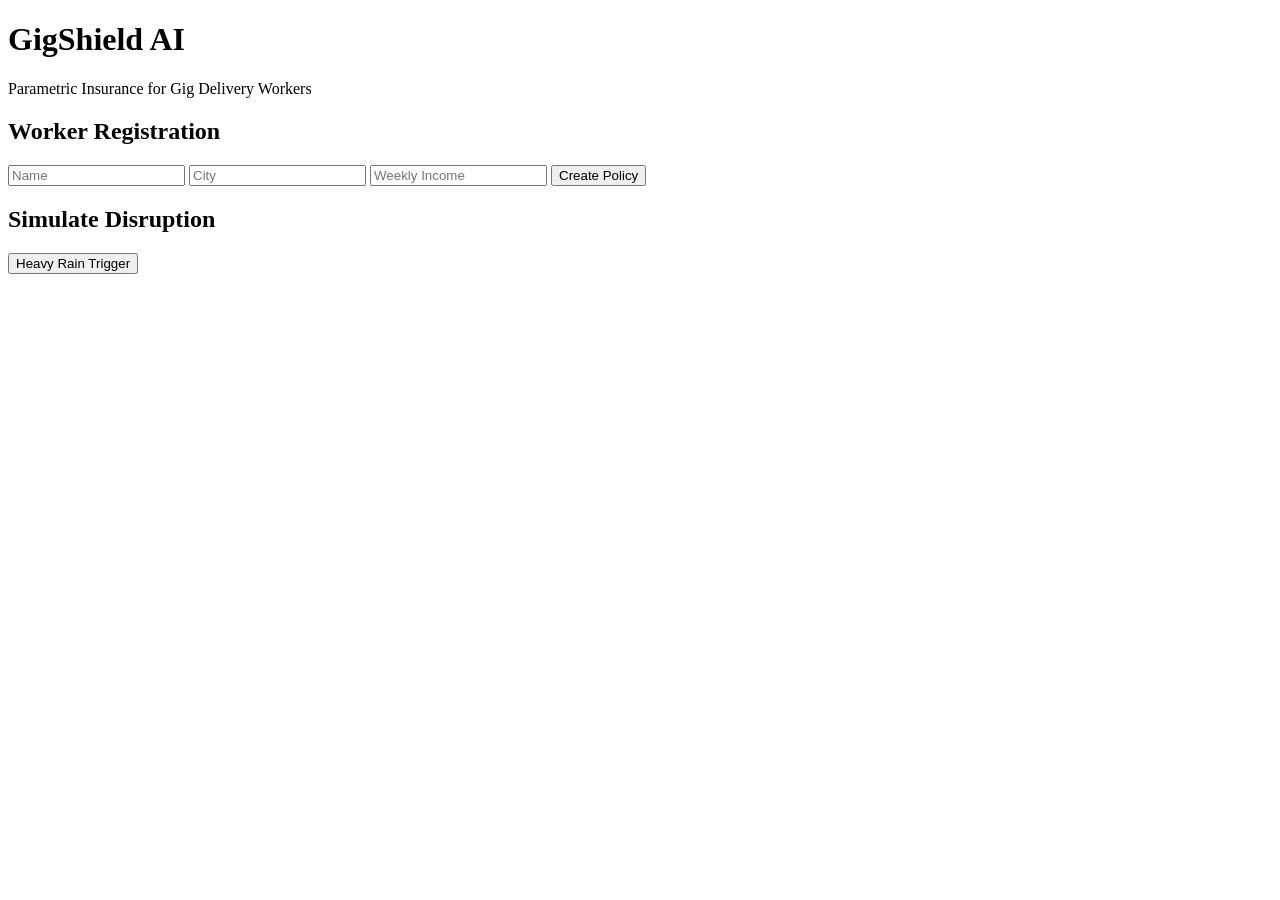
==== frontend/index.html @ d66899c1 "Add initial HTML structure for GigShield AI" ====
<!DOCTYPE html>
<html>
<head>
<title>GigShield AI</title>
<link rel="stylesheet" href="style.css">
</head>

<body>

<h1>GigShield AI</h1>
<p>Parametric Insurance for Gig Delivery Workers</p>

<div class="box">
<h2>Worker Registration</h2>

<input type="text" placeholder="Name">
<input type="text" placeholder="City">
<input type="number" placeholder="Weekly Income">

<button onclick="createPolicy()">Create Policy</button>

<p id="policy"></p>

</div>

<div class="box">
<h2>Simulate Disruption</h2>

<button onclick="triggerClaim()">Heavy Rain Trigger</button>

<p id="claim"></p>

</div>

<script src="script.js"></script>

</body>
</html>
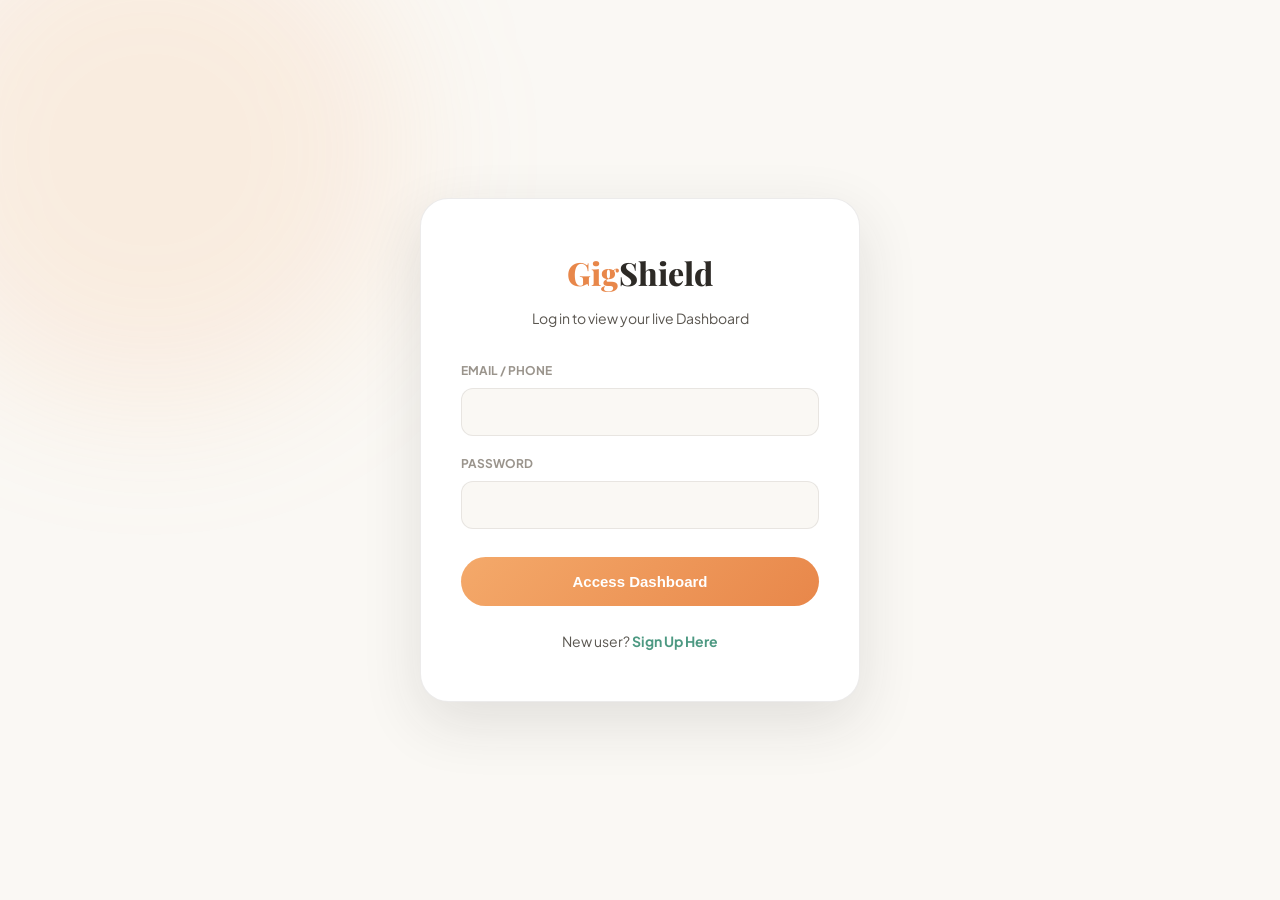
==== commit 5952453a: "Add files via upload" ====
--- a/frontend/index.html
+++ b/frontend/index.html
@@ -1,38 +1,510 @@
 <!DOCTYPE html>
-<html>
+<html lang="en">
 <head>
-<title>GigShield AI</title>
-<link rel="stylesheet" href="style.css">
+<meta charset="UTF-8">
+<meta name="viewport" content="width=device-width, initial-scale=1.0">
+<title>GigShield — Dashboard</title>
+<link href="https://fonts.googleapis.com/css2?family=Playfair+Display:ital,wght@0,700;0,800;1,700&family=Plus+Jakarta+Sans:wght@300;400;500;600;700&display=swap" rel="stylesheet">
+<style>
+:root {
+  --bg:#faf8f4;--bg2:#f5f0e8;--surface:#ffffff;--card:#fffefb;--peach:#f4a96a;--peach-lt:#fde9d3;
+  --peach-dk:#e8874a;--sage:#7ab5a0;--sage-lt:#d6ede7;--sage-dk:#4d9982;--lavender:#9b8ec4;--lav-lt:#e8e4f5;
+  --lav-dk:#7b6ba8;--rose:#e07b8a;--rose-lt:#fce8eb;--sky:#6aaccc;--sky-lt:#daeef7;--butter:#e8c96a;
+  --butter-lt:#fdf5d6;--text:#2d2a26;--text2:#5a5650;--muted:#9a948c;--border:rgba(45,42,38,0.09);
+  --shadow-sm:0 2px 12px rgba(45,42,38,0.07);--shadow-md:0 8px 32px rgba(45,42,38,0.10);--shadow-lg:0 20px 60px rgba(45,42,38,0.12);
+}
+*{margin:0;padding:0;box-sizing:border-box;}
+html{scroll-behavior:smooth;}
+body{font-family:'Plus Jakarta Sans',sans-serif;background:var(--bg);color:var(--text);overflow-x:hidden;line-height:1.6;}
+.blob{position:absolute;border-radius:50%;filter:blur(70px);pointer-events:none;z-index:0;}
+#authGateway{position:absolute;top:0;left:0;width:100%;min-height:100vh;display:flex;justify-content:center;align-items:center;z-index:1000;background:var(--bg);}
+.auth-panel{background:var(--surface);border:1.5px solid var(--border);border-radius:28px;padding:48px 40px;width:100%;max-width:440px;position:relative;z-index:10;box-shadow:var(--shadow-lg);animation:fadeUp 0.5s ease both;}
+.auth-logo-large{font-family:'Playfair Display',serif;font-size:32px;font-weight:800;color:var(--peach-dk);text-align:center;margin-bottom:8px;display:block;}
+.auth-logo-large span{color:var(--text);}
+.auth-desc{text-align:center;font-size:14px;color:var(--text2);margin-bottom:32px;}
+.form-group-a{margin-bottom:18px;}
+.form-group-a label{display:block;font-size:12px;font-weight:700;text-transform:uppercase;color:var(--muted);margin-bottom:8px;}
+.form-control-a{width:100%;background:var(--bg);border:1.5px solid var(--border);color:var(--text);padding:14px 16px;border-radius:12px;font-family:'Plus Jakarta Sans',sans-serif;font-size:14px;outline:none;}
+.form-control-a:focus{border-color:var(--peach);}
+.btn-gateway{width:100%;background:linear-gradient(135deg,var(--peach),var(--peach-dk));color:#fff;border:none;padding:16px;border-radius:50px;font-weight:700;font-size:15px;cursor:pointer;margin-top:10px;}
+.auth-swap-a{text-align:center;margin-top:24px;font-size:14px;color:var(--text2);}
+.auth-swap-a a{color:var(--sage-dk);font-weight:700;cursor:pointer;}
+.view-a{display:none;} .view-a.active{display:block;animation:fadeUp 0.3s ease both;}
+
+#dashboardContainer{display:none;opacity:0;transition:opacity 0.5s ease;}
+#dashboardContainer.active{display:block;opacity:1;}
+nav{position:fixed;top:0;left:0;right:0;z-index:200;display:flex;align-items:center;justify-content:space-between;padding:16px 52px;background:rgba(250,248,244,0.88);backdrop-filter:blur(20px);border-bottom:1px solid var(--border);}
+.nav-logo{font-family:'Playfair Display',serif;font-size:22px;font-weight:800;color:var(--peach-dk);}
+.nav-logo span{color:var(--text);}
+.nav-links{display:flex;gap:28px;list-style:none;}
+.nav-links a{color:var(--muted);font-size:14px;font-weight:500;text-decoration:none;}
+.nav-profile{display:flex;align-items:center;gap:12px;}
+.profile-pill{background:var(--bg2);border:1px solid var(--border);padding:8px 16px;border-radius:50px;font-size:13px;font-weight:600;}
+.nav-logout{background:transparent;color:var(--rose);border:none;font-size:13px;font-weight:600;cursor:pointer;}
+
+.hero{min-height:100vh;display:flex;flex-direction:column;justify-content:center;align-items:center;text-align:center;padding:120px 24px 80px;position:relative;overflow:hidden;}
+.hero .blob:nth-child(1){width:600px;height:600px;background:rgba(244,169,106,0.18);top:-100px;left:-150px;}
+.hero .blob:nth-child(2){width:500px;height:500px;background:rgba(122,181,160,0.15);bottom:-80px;right:-100px;}
+.hero-badge{display:inline-flex;align-items:center;gap:8px;background:var(--sage-lt);border:1px solid rgba(122,181,160,0.25);border-radius:100px;padding:7px 18px;margin-bottom:32px;font-size:13px;font-weight:600;color:var(--sage-dk);animation:fadeUp 0.6s ease both;}
+.hero-badge-dot{width:7px;height:7px;border-radius:50%;background:var(--sage-dk);animation:pulseAnim 2s infinite;}
+@keyframes pulseAnim{0%,100%{opacity:1;transform:scale(1);}50%{opacity:0.5;transform:scale(1.4);}}
+h1{font-family:'Playfair Display',serif;font-size:clamp(44px,7vw,82px);font-weight:800;line-height:1.07;letter-spacing:-2px;max-width:860px;animation:fadeUp 0.7s 0.1s ease both;color:var(--text);}
+h1 em{font-style:italic;color:var(--peach-dk);}
+.hero-sub{margin-top:24px;max-width:520px;color:var(--text2);font-size:17px;line-height:1.7;font-weight:400;animation:fadeUp 0.7s 0.2s ease both;}
+.hero-stats{display:flex;gap:16px;margin-top:44px;justify-content:center;flex-wrap:wrap;animation:fadeUp 0.7s 0.4s ease both;}
+.stat-pill{background:var(--surface);border:1px solid var(--border);border-radius:20px;padding:20px 28px;text-align:center;box-shadow:var(--shadow-sm);}
+.stat-value{font-family:'Playfair Display',serif;font-size:30px;font-weight:800;color:var(--peach-dk);line-height:1;}
+.stat-label{font-size:12px;color:var(--muted);margin-top:5px;font-weight:500;}
+@keyframes fadeUp{from{opacity:0;transform:translateY(28px);}to{opacity:1;transform:translateY(0);}}
+
+section{padding:96px 24px;position:relative;}
+.section-inner{max-width:1100px;margin:0 auto;}
+.section-chip{display:inline-block;font-size:12px;font-weight:700;letter-spacing:2px;text-transform:uppercase;color:var(--peach-dk);background:var(--peach-lt);border-radius:100px;padding:5px 14px;margin-bottom:20px;}
+.section-title{font-family:'Playfair Display',serif;font-size:clamp(30px,4vw,46px);font-weight:800;line-height:1.1;margin-bottom:14px;}
+.section-title em{font-style:italic;color:var(--peach-dk);}
+.section-sub{color:var(--text2);font-size:16px;line-height:1.7;max-width:520px;}
+.alt-bg{background:var(--bg2);}
+.reveal{opacity:0;transform:translateY(30px);transition:all 0.7s;}
+.reveal.visible{opacity:1;transform:translateY(0);}
+
+.types-grid{display:grid;grid-template-columns:repeat(3,1fr);gap:22px;margin-top:56px;}
+.type-card{background:var(--surface);border:1.5px solid var(--border);border-radius:24px;padding:36px 30px;position:relative;overflow:hidden;box-shadow:var(--shadow-sm);}
+.type-card::after{content:'';position:absolute;top:0;left:0;right:0;height:4px;border-radius:24px 24px 0 0;}
+.t-parametric::after{background:linear-gradient(90deg,var(--peach),var(--butter));}
+.t-indemnity::after{background:linear-gradient(90deg,var(--rose),var(--lavender));}
+.t-embedded::after{background:linear-gradient(90deg,var(--sage),var(--sky));}
+.type-icon-wrap{width:52px;height:52px;border-radius:14px;display:flex;align-items:center;justify-content:center;font-size:24px;margin-bottom:20px;}
+.t-parametric .type-icon-wrap{background:var(--peach-lt);}
+.t-indemnity .type-icon-wrap{background:var(--rose-lt);}
+.t-embedded .type-icon-wrap{background:var(--sage-lt);}
+.type-badge{font-size:11px;font-weight:700;letter-spacing:1.5px;text-transform:uppercase;margin-bottom:10px;}
+.t-parametric .type-badge{color:var(--peach-dk);}
+.t-indemnity .type-badge{color:var(--rose);}
+.t-embedded .type-badge{color:var(--sage-dk);}
+.type-name{font-family:'Playfair Display',serif;font-size:21px;font-weight:700;margin-bottom:22px;}
+.type-bullets{list-style:none;display:flex;flex-direction:column;gap:10px;}
+.type-bullets li{display:flex;align-items:flex-start;gap:10px;font-size:14px;color:var(--text2);}
+.bdot{width:7px;height:7px;border-radius:50%;margin-top:5px;flex-shrink:0;}
+.t-parametric .bdot{background:var(--peach);}
+.t-indemnity .bdot{background:var(--rose);}
+.t-embedded .bdot{background:var(--sage);}
+
+.demo-wrap{background:var(--surface);border:1.5px solid var(--border);border-radius:28px;padding:44px;margin-top:52px;box-shadow:var(--shadow-md);position:relative;overflow:hidden;}
+.demo-wrap::before{content:'● LIVE';position:absolute;top:20px;right:24px;font-size:10px;font-weight:700;letter-spacing:2px;color:var(--sage-dk);background:var(--sage-lt);padding:5px 12px;border-radius:100px;}
+.demo-top{display:grid;grid-template-columns:1fr 1fr;gap:36px;margin-bottom:44px;}
+.demo-inputs{display:flex;flex-direction:column;gap:22px;}
+.inp-label{font-size:12px;font-weight:700;text-transform:uppercase;letter-spacing:1px;color:var(--muted);margin-bottom:8px;display:block;}
+.inp-select{width:100%;background:var(--bg);border:1.5px solid var(--border);color:var(--text);padding:11px 16px;border-radius:12px;font-family:'Plus Jakarta Sans',sans-serif;font-size:14px;font-weight:500;outline:none;}
+input[type="range"]{-webkit-appearance:none;width:100%;height:5px;border-radius:5px;background:var(--peach-lt);outline:none;}
+input[type="range"]::-webkit-slider-thumb{-webkit-appearance:none;width:20px;height:20px;border-radius:50%;background:linear-gradient(135deg,var(--peach),var(--peach-dk));cursor:pointer;}
+.status-panel{background:linear-gradient(145deg,var(--bg),#fef5eb);border:1.5px solid rgba(244,169,106,0.2);border-radius:20px;padding:28px;}
+.gauge-center{text-align:center;}
+.gauge-number{font-family:'Playfair Display',serif;font-size:64px;font-weight:800;line-height:1;transition:color 0.5s;color:var(--peach-dk);}
+.gauge-unit{font-size:13px;color:var(--muted);}
+.gauge-track{height:8px;border-radius:8px;background:var(--peach-lt);margin-top:14px;}
+.gauge-fill{height:100%;border-radius:8px;transition:width 0.5s ease;}
+.sim-result{margin-top:24px;padding:20px 28px;border-radius:16px;background:linear-gradient(135deg,var(--sage-lt),var(--butter-lt));border:1.5px solid rgba(122,181,160,0.3);display:flex;align-items:center;justify-content:space-between;opacity:0;transition:opacity 0.5s;}
+.sim-result.show{opacity:1;}
+.sim-result-text{font-size:15px;font-weight:600;color:var(--text);}
+.sim-payout{font-family:'Playfair Display',serif;font-size:28px;font-weight:800;color:var(--peach-dk);}
+.flow-grid{display:grid;grid-template-columns:repeat(4,1fr);gap:14px;}
+.flow-card{background:var(--bg);border:1.5px solid var(--border);border-radius:18px;padding:22px 18px;text-align:center;position:relative;}
+.flow-card.lit{border-color:rgba(122,181,160,0.5);background:var(--sage-lt);}
+.flow-num{width:30px;height:30px;border-radius:50%;background:var(--surface);border:1.5px solid var(--border);display:flex;align-items:center;justify-content:center;font-size:13px;font-weight:700;margin:0 auto 12px;}
+.flow-card.lit .flow-num{background:var(--sage-dk);color:#fff;}
+.flow-title{font-size:13px;font-weight:700;margin-bottom:6px;}
+.flow-desc{font-size:12px;color:var(--text2);}
+
+.quad-grid{display:grid;grid-template-columns:1fr 1fr;gap:22px;margin-top:52px;}
+.q-card{background:var(--surface);border:1.5px solid var(--border);border-radius:24px;padding:34px;box-shadow:var(--shadow-sm);}
+.q-head{display:flex;align-items:center;gap:14px;margin-bottom:24px;}
+.q-letter{width:42px;height:42px;border-radius:12px;font-family:'Playfair Display',serif;font-size:22px;font-weight:800;display:flex;align-items:center;justify-content:center;}
+.qa .q-letter{background:var(--peach-lt);color:var(--peach-dk);}
+.qb .q-letter{background:var(--butter-lt);color:#b8860b;}
+.qc .q-letter{background:var(--lav-lt);color:var(--lav-dk);}
+.qd .q-letter{background:var(--sage-lt);color:var(--sage-dk);}
+.q-title{font-family:'Playfair Display',serif;font-size:18px;font-weight:700;}
+.q-sub{font-size:12px;color:var(--muted);}
+.q-bullets{list-style:none;display:flex;flex-direction:column;gap:11px;}
+.q-bullets li{display:flex;align-items:flex-start;gap:10px;font-size:14px;color:var(--text2);}
+.qdot{width:6px;height:6px;border-radius:50%;margin-top:6px;flex-shrink:0;}
+.qa .qdot{background:var(--peach);}.qb .qdot{background:var(--butter);}.qc .qdot{background:var(--lavender);}.qd .qdot{background:var(--sage);}
+.q-key{margin-top:20px;padding:12px 16px;border-radius:12px;font-size:13px;font-style:italic;}
+
+.calc-card{grid-column:1/-1;background:linear-gradient(135deg,#fff9f5,#f0faf7);border:1.5px solid rgba(122,181,160,0.3);border-radius:24px;padding:48px;box-shadow:var(--shadow-md);margin-top:16px;}
+.calc-head{display:flex;align-items:center;gap:16px;margin-bottom:36px;}
+.calc-title-text{font-family:'Playfair Display',serif;font-size:24px;font-weight:800;color:var(--text);}
+.calc-badge-pill{font-size:12px;font-weight:800;padding:6px 16px;border-radius:100px;background:var(--sage-lt);color:var(--sage-dk);text-transform:uppercase;letter-spacing:1px;}
+.calc-form{display:grid;grid-template-columns:repeat(3,1fr);gap:32px;margin-bottom:40px;}
+.calc-field label{display:block;font-size:13px;font-weight:800;text-transform:uppercase;color:var(--muted);margin-bottom:12px;letter-spacing:1px;}
+.calc-field select{width:100%;border:1.5px solid var(--border);padding:14px 20px;border-radius:12px;font-family:'Plus Jakarta Sans',sans-serif;font-size:15px;background:var(--surface);cursor:pointer;outline:none;transition:border-color 0.2s;}
+.calc-field select:focus{border-color:var(--sage);}
+.calc-result-row{display:flex;align-items:center;justify-content:space-between;background:var(--surface);border-radius:20px;padding:32px 40px;border:1.5px solid var(--border);box-shadow:var(--shadow-sm);}
+.cri-val{font-family:'Playfair Display',serif;font-size:28px;font-weight:800;color:var(--peach-dk);}
+.cri-lbl{font-size:13px;font-weight:600;color:var(--muted);margin-top:4px;}
+.calc-btn{background:linear-gradient(135deg,var(--sage),var(--sage-dk));color:#fff;border:none;padding:16px 36px;border-radius:50px;font-weight:800;font-size:15px;cursor:pointer;transition:transform 0.2s,box-shadow 0.2s;box-shadow:0 4px 16px rgba(77,153,130,0.3);}
+.calc-btn:hover{transform:translateY(-2px);box-shadow:0 6px 24px rgba(77,153,130,0.4);}
+
+.settlement-container{display:flex;flex-direction:column;gap:20px;margin-top:40px;position:relative;}
+.settle-step{display:flex;align-items:center;gap:24px;background:var(--surface);border:1.5px solid var(--border);border-radius:24px;padding:24px 32px;box-shadow:var(--shadow-sm);transition:all 0.4s cubic-bezier(0.175,0.885,0.32,1.275);position:relative;overflow:hidden;}
+.settle-step:hover{transform:translateX(12px) scale(1.02);box-shadow:var(--shadow-lg);border-color:var(--sage);z-index:2;}
+.settle-step::before{content:'';position:absolute;left:0;top:-10%;bottom:-10%;width:6px;background:linear-gradient(180deg,var(--sage-lt),var(--sage));border-radius:6px;transition:width 0.3s;}
+.settle-step:hover::before{width:12px;}
+.settle-step.step-alt::before{background:linear-gradient(180deg,var(--peach-lt),var(--peach));}
+.settle-step.step-alt:hover{border-color:var(--peach);}
+.step-icon-wrap{width:64px;height:64px;border-radius:50%;background:var(--bg);border:1.5px solid var(--border);display:flex;align-items:center;justify-content:center;font-size:28px;flex-shrink:0;box-shadow:inset 0 4px 10px rgba(0,0,0,0.04);}
+.step-content{flex-grow:1;}
+.step-badge{font-size:11px;font-weight:800;color:var(--sage-dk);letter-spacing:2px;text-transform:uppercase;margin-bottom:6px;}
+.step-alt .step-badge{color:var(--peach-dk);}
+.step-title{font-family:'Playfair Display',serif;font-size:22px;font-weight:800;color:var(--text);margin-bottom:4px;}
+.step-desc{font-size:14px;color:var(--text2);line-height:1.6;max-width:80%;}
+.modern-grid{display:grid;grid-template-columns:repeat(auto-fit,minmax(280px,1fr));gap:20px;margin-top:32px;}
+.modern-card{background:linear-gradient(135deg,var(--surface),var(--bg));border:1.5px solid var(--border);border-radius:20px;padding:32px 28px;display:flex;flex-direction:column;gap:16px;transition:transform 0.3s,box-shadow 0.3s;box-shadow:var(--shadow-sm);}
+.modern-card:hover{transform:translateY(-6px);box-shadow:var(--shadow-md);border-color:var(--lavender);}
+.modern-card-icon{width:56px;height:56px;border-radius:16px;background:var(--surface);border:1.5px solid var(--border);display:flex;align-items:center;justify-content:center;font-size:28px;box-shadow:0 8px 20px rgba(0,0,0,0.06);}
+.modern-card-title{font-size:16px;font-weight:800;color:var(--text);}
+.modern-card-desc{font-size:14px;color:var(--text2);line-height:1.6;}
+.ledger-wrap{margin-top:48px;border:1.5px solid var(--border);border-radius:24px;background:var(--surface);overflow:hidden;box-shadow:var(--shadow-sm);}
+.ledger-header{background:linear-gradient(135deg,var(--bg),var(--bg2));padding:20px 28px;border-bottom:1.5px solid var(--border);display:flex;align-items:center;justify-content:space-between;}
+.lh-title{font-size:13px;font-weight:800;text-transform:uppercase;letter-spacing:1.5px;color:var(--lav-dk);}
+.lh-pulse{display:flex;align-items:center;gap:8px;font-size:12px;font-weight:700;color:var(--sage-dk);}
+.pulse-dot{width:8px;height:8px;background:var(--sage-dk);border-radius:50%;animation:pulseAnim 2s infinite;}
+.ledger-row{display:flex;align-items:center;justify-content:space-between;padding:20px 28px;border-bottom:1px solid var(--border);font-size:14px;transition:background 0.3s;}
+.ledger-row:hover{background:var(--bg);}
+.ledger-row:last-child{border-bottom:none;}
+.lr-hash{font-family:'Courier New',monospace;font-size:12px;color:var(--muted);margin-top:2px;}
+.lr-peril{display:inline-block;padding:4px 12px;border-radius:100px;font-size:11px;font-weight:800;background:var(--peach-lt);color:var(--peach-dk);text-transform:uppercase;}
+.lr-peril.rain{background:var(--sky-lt);color:#4286ac;}
+.lr-amt{font-family:'Playfair Display',serif;font-size:20px;font-weight:800;color:var(--text);}
+.lr-status{color:var(--sage-dk);font-weight:800;font-size:13px;display:flex;align-items:center;gap:6px;}
+.compare-wrap{margin-top:52px;border:1.5px solid var(--border);border-radius:24px;overflow:hidden;}
+.c-row{display:grid;grid-template-columns:1.6fr 1fr 1fr 1fr;border-bottom:1px solid var(--border);}
+.c-row.c-head{background:linear-gradient(135deg,#fffaf6,#f5fdf9);}
+.c-cell{padding:17px 20px;font-size:14px;border-right:1px solid var(--border);}
+.c-head-cell{font-family:'Playfair Display',serif;font-size:16px;font-weight:700;}
+
+footer{border-top:1px solid var(--border);padding:36px 52px;display:flex;align-items:center;justify-content:space-between;background:var(--surface);}
+.f-logo{font-family:'Playfair Display',serif;font-size:20px;font-weight:800;color:var(--peach-dk);}
+.f-copy{font-size:13px;color:var(--muted);}
+.f-links{display:flex;gap:22px;}
+.f-links a{font-size:13px;color:var(--muted);text-decoration:none;}
+@media(max-width:900px){
+  .types-grid,.quad-grid,.settle-flow,.channels-grid,.kp-grid,.demo-top,.calc-form{grid-template-columns:1fr;}
+  .flow-grid{grid-template-columns:1fr 1fr;}
+  .c-row{grid-template-columns:1fr 1fr;}
+}
+</style>
 </head>
-
 <body>
 
-<h1>GigShield AI</h1>
-<p>Parametric Insurance for Gig Delivery Workers</p>
-
-<div class="box">
-<h2>Worker Registration</h2>
-
-<input type="text" placeholder="Name">
-<input type="text" placeholder="City">
-<input type="number" placeholder="Weekly Income">
-
-<button onclick="createPolicy()">Create Policy</button>
-
-<p id="policy"></p>
-
+<!-- AUTH GATEWAY -->
+<div id="authGateway">
+  <div class="blob" style="width:500px; height:500px; background:rgba(244,169,106,0.15); top:-100px; left:-100px;"></div>
+  
+  <div class="auth-panel">
+    <div class="auth-logo-large">Gig<span>Shield</span></div>
+    <p class="auth-desc" id="authSubtitle">Log in to view your live Dashboard</p>
+    
+    <div id="view-login" class="view-a active">
+      <form onsubmit="handleAuth(event)">
+        <div class="form-group-a">
+          <label>Email / Phone</label>
+          <input type="text" id="loginUser" class="form-control-a" required>
+        </div>
+        <div class="form-group-a">
+          <label>Password</label>
+          <input type="password" class="form-control-a" required>
+        </div>
+        <button type="submit" class="btn-gateway">Access Dashboard</button>
+      </form>
+      <div class="auth-swap-a">New user? <a onclick="switchAuth('signup')">Sign Up Here</a></div>
+    </div>
+    
+    <div id="view-signup" class="view-a">
+      <form onsubmit="handleAuth(event)">
+        <div class="form-group-a">
+          <label>Full Name</label>
+          <input type="text" id="signupUser" class="form-control-a" required>
+        </div>
+        <div class="form-group-a">
+          <label>City & Phone</label>
+          <input type="text" class="form-control-a" placeholder="E.g. Delhi, 9876543210" required>
+        </div>
+        <div class="form-group-a">
+          <label>Password</label>
+          <input type="password" class="form-control-a" required>
+        </div>
+        <button type="submit" class="btn-gateway" style="background:var(--sage-dk)">Register Account</button>
+      </form>
+      <div class="auth-swap-a">Already enrolled? <a onclick="switchAuth('login')">Sign In</a></div>
+    </div>
+  </div>
 </div>
 
-<div class="box">
-<h2>Simulate Disruption</h2>
-
-<button onclick="triggerClaim()">Heavy Rain Trigger</button>
-
-<p id="claim"></p>
-
+<!-- DASHBOARD -->
+<div id="dashboardContainer">
+  <nav>
+    <div class="nav-logo">Gig<span>Shield</span></div>
+    <ul class="nav-links">
+      <li><a href="#types">Insurance</a></li>
+      <li><a href="#demo">Live Demo</a></li>
+      <li><a href="#uw">Underwriting</a></li>
+      <li><a href="#pricing">Pricing</a></li>
+      <li><a href="#settle">Settlement</a></li>
+    </ul>
+    <div class="nav-profile">
+      <span class="profile-pill">👤 <strong id="dashUserName">Active</strong></span>
+      <button class="nav-logout" onclick="logout()">Logout</button>
+    </div>
+  </nav>
+
+  <section class="hero">
+    <div class="hero-badge"><span class="hero-badge-dot"></span>Coverage Active · Policy #GS-0822A</div>
+    <h1>Your Coverage is<br><em>Secure & Monitored</em></h1>
+    <p class="hero-sub">You are protected against extreme AQI, Rain, and Heat. If a threshold crosses in your city while working, we pay out instantly.</p>
+    <div class="hero-stats">
+      <div class="stat-pill"><div class="stat-value">Active</div><div class="stat-label">Worker Status</div></div>
+      <div class="stat-pill"><div class="stat-value">₹500</div><div class="stat-label">Payout per Trigger</div></div>
+    </div>
+  </section>
+
+  <!-- INSURANCE TYPES -->
+  <section id="types" class="alt-bg">
+    <div class="section-inner">
+      <div class="reveal visible">
+         <span class="section-chip">Insurance Models</span>
+         <h2 class="section-title">Three models.<br><em>One clear winner.</em></h2>
+      </div>
+      <div class="types-grid">
+        <div class="type-card t-parametric reveal visible"><div class="type-badge">Our Approach</div><div class="type-name">Parametric Insurance</div><ul class="type-bullets"><li>Event-driven, index-based model</li><li>Threshold triggers</li><li>Fully automatic payout</li></ul></div>
+        <div class="type-card t-indemnity reveal visible"><div class="type-badge">Traditional</div><div class="type-name">Indemnity Based</div><ul class="type-bullets"><li>Loss-reimbursement</li><li>Requires claims manual adjudication</li><li>High latency</li></ul></div>
+        <div class="type-card t-embedded reveal visible"><div class="type-badge">Distribution</div><div class="type-name">Embedded Insurance</div><ul class="type-bullets"><li>Contextual, point-of-need</li><li>API Driven natively</li><li>Frictionless enrollment</li></ul></div>
+      </div>
+    </div>
+  </section>
+
+  <!-- DEMO -->
+  <section id="demo">
+    <div class="section-inner">
+      <div class="reveal visible">
+         <span class="section-chip" style="background:var(--sage-lt);color:var(--sage-dk)">Interactive Simulator</span>
+         <h2 class="section-title">Watch a trigger<br><em>fire in real time.</em></h2>
+      </div>
+      <div class="demo-wrap reveal visible">
+        <div class="demo-top">
+          <div class="demo-inputs">
+            <div><label class="inp-label">City</label><select class="inp-select" id="simCity"><option value="delhi">Delhi</option><option value="mumbai">Mumbai</option></select></div>
+            <div><label class="inp-label">Peril</label><select class="inp-select" id="simPeril" onchange="resetSlider()"><option value="aqi">Air Quality</option><option value="rain">Rainfall</option></select></div>
+            <div><label class="inp-label" id="sliderLbl">Level: <strong>180</strong></label><input type="range" id="simSlider" min="0" max="500" value="180" oninput="updateSim()"></div>
+          </div>
+          <div class="status-panel">
+            <div class="gauge-center"><div class="gauge-number" id="gaugeNum">180</div><div class="gauge-unit" id="gaugeUnit">Level</div><div class="gauge-track"><div class="gauge-fill" id="gaugeFill" style="width:36%;background:var(--sage)"></div></div></div>
+          </div>
+        </div>
+        <div class="flow-grid">
+            <div class="flow-card" id="fc1"><div class="flow-num">1</div><div class="flow-title">Trigger Fires</div></div>
+            <div class="flow-card" id="fc2"><div class="flow-num">2</div><div class="flow-title">Policy Checked</div></div>
+            <div class="flow-card" id="fc3"><div class="flow-num">3</div><div class="flow-title">Fraud Verified</div></div>
+            <div class="flow-card" id="fc4"><div class="flow-num">4</div><div class="flow-title">Payout Released</div></div>
+        </div>
+        <div class="sim-result" id="simResult"><div class="sim-result-text">🎉 Trigger active! Payout processed automatically.</div><div class="sim-payout">₹500</div></div>
+      </div>
+    </div>
+  </section>
+
+  <!-- UW -->
+  <section id="uw" class="alt-bg">
+    <div class="section-inner">
+      <div class="reveal visible"><span class="section-chip">Underwriting + Triggers</span><h2 class="section-title">Who gets covered.<br><em>What fires the payout.</em></h2></div>
+      <div class="quad-grid">
+        <div class="q-card qa"><div class="q-head"><div class="q-letter">A</div><div><div class="q-title">Underwriting</div></div></div><ul class="q-bullets"><li>Active gig worker</li><li>Minimum 7 active delivery days before cover</li></ul></div>
+        <div class="q-card qb"><div class="q-head"><div class="q-letter">B</div><div><div class="q-title">Trigger Design</div></div></div><ul class="q-bullets"><li>AQI > 300 via CPCB</li><li>Statistical simulation & forecasting</li></ul></div>
+      </div>
+    </div>
+  </section>
+
+  <!-- PRICING -->
+  <section id="pricing">
+    <div class="section-inner">
+      <div class="reveal visible"><span class="section-chip" style="background:var(--lav-lt);color:var(--lav-dk)">Pricing + Actuarial</span><h2 class="section-title">Affordable premiums.<br><em>Sustainable math.</em></h2></div>
+      <div class="quad-grid">
+        <div class="q-card qc"><div class="q-head"><div class="q-letter">C</div><div><div class="q-title">Pricing Model</div></div></div><ul class="q-bullets"><li>Target range: ₹20–₹50 per week</li><li>Base = prob × lost income × days</li></ul></div>
+        <div class="q-card qd"><div class="q-head"><div class="q-letter">D</div><div><div class="q-title">Actuarial Basics</div></div></div><ul class="q-bullets"><li>Target BCR: 0.55–0.70</li><li>Loss Ratio limit automated handling</li></ul></div>
+        <div class="calc-card">
+            <div class="calc-head"><div class="calc-title-text">Premium Calculator</div></div>
+            <div class="calc-form">
+               <div class="calc-field"><label>City</label><select id="cCity" onchange="calcPremium()"><option value="delhi">Delhi</option></select></div>
+               <div class="calc-field"><label>Peril</label><select id="cPeril" onchange="calcPremium()"><option value="aqi">AQI</option></select></div>
+               <div class="calc-field"><label>Tier</label><select id="cTier" onchange="calcPremium()"><option value="high">High</option></select></div>
+            </div>
+            <div class="calc-result-row">
+               <div><div class="cri-val" id="cWeekly">₹35</div><div class="cri-lbl">Weekly Premium</div></div>
+               <div><div class="cri-val" id="cPayout">₹500</div><div class="cri-lbl">Payout/Trigger</div></div>
+               <button class="calc-btn" onclick="calcPremium()">Calculate →</button>
+            </div>
+        </div>
+      </div>
+    </div>
+  </section>
+
+  <!-- SETTLE -->
+  <section id="settle" class="alt-bg">
+    <div class="section-inner">
+        <div class="reveal visible"><span class="section-chip" style="background:var(--lav-lt);color:var(--lav-dk)">Claim Structure</span><h2 class="section-title">Trigger fires.<br><em>System pays.</em></h2></div>
+        <div class="settlement-container reveal">
+            <div class="settle-step">
+                <div class="step-icon-wrap">🔔</div>
+                <div class="step-content">
+                    <div class="step-badge">Phase 01</div>
+                    <div class="step-title">Trigger Confirmed</div>
+                    <div class="step-desc">Oracle and weather APIs confirm the specific metric (e.g. AQI or Rainfall) has crossed your designated threshold in real-time.</div>
+                </div>
+            </div>
+            <div class="settle-step step-alt">
+                <div class="step-icon-wrap">✅</div>
+                <div class="step-content">
+                    <div class="step-badge">Phase 02</div>
+                    <div class="step-title">Automated Eligibility</div>
+                    <div class="step-desc">The smart contract instantly verifies your active shift policy, correct zone alignment, and asserts no duplicate claims exist for this event.</div>
+                </div>
+            </div>
+            <div class="settle-step">
+                <div class="step-icon-wrap">🧮</div>
+                <div class="step-content">
+                    <div class="step-badge">Phase 03</div>
+                    <div class="step-title">Payout Cached</div>
+                    <div class="step-desc">The financial engine calculates exact loss metrics (fixed amount per day × impacted hours) and securely locks the capital.</div>
+                </div>
+            </div>
+            <div class="settle-step step-alt">
+                <div class="step-icon-wrap">📲</div>
+                <div class="step-content">
+                    <div class="step-badge">Phase 04</div>
+                    <div class="step-title">Lightning Transfer</div>
+                    <div class="step-desc">Funds are dispatched autonomously via UPI or IMPS protocol directly to your registered bank account entirely under a few minutes.</div>
+                </div>
+            </div>
+            <div class="settle-step">
+                <div class="step-icon-wrap">🗂️</div>
+                <div class="step-content">
+                    <div class="step-badge">Phase 05</div>
+                    <div class="step-title">Immutable Record</div>
+                    <div class="step-desc">PolicyCenter securely logs the blockchain payout event while the BillingCenter automatically reconciles the ledger natively.</div>
+                </div>
+            </div>
+        </div>
+        <div class="ledger-wrap reveal">
+            <div class="ledger-header">
+                <div class="lh-title">Live Settlement Ledger</div>
+                <div class="lh-pulse"><div class="pulse-dot"></div> Monitoring Smart Contracts</div>
+            </div>
+            <div class="ledger-row">
+                <div><div style="font-weight:800;font-size:15px;color:var(--text)">Ravi Shankar</div><div class="lr-hash">Tx: 0x9b7a...44fe</div></div>
+                <div><span class="lr-peril">AQI > 300</span></div>
+                <div><div class="lr-amt">₹500.00</div></div>
+                <div class="lr-status">✅ Settled in 2s</div>
+            </div>
+            <div class="ledger-row">
+                <div><div style="font-weight:800;font-size:15px;color:var(--text)">Mohammed Ali</div><div class="lr-hash">Tx: 0x8a1c...29db</div></div>
+                <div><span class="lr-peril rain">Rain > 50mm</span></div>
+                <div><div class="lr-amt">₹450.00</div></div>
+                <div class="lr-status">✅ Settled in 4s</div>
+            </div>
+            <div class="ledger-row">
+                <div><div style="font-weight:800;font-size:15px;color:var(--text)">Priya K.</div><div class="lr-hash">Tx: 0x2f99...11ac</div></div>
+                <div><span class="lr-peril">AQI > 300</span></div>
+                <div><div class="lr-amt">₹500.00</div></div>
+                <div class="lr-status">✅ Settled in 1.4s</div>
+            </div>
+        </div>
+        <div style="margin-top:64px">
+            <span class="section-chip" style="background:var(--sky-lt);color:var(--sky);display:inline-block;margin-bottom:12px">Financial Integrations</span>
+            <h3 style="font-family:'Playfair Display',serif;font-size:24px;font-weight:800;margin-bottom:24px;">Supported Payout Channels</h3>
+            <div class="modern-grid reveal">
+                <div class="modern-card">
+                    <div class="modern-card-icon">⚡</div>
+                    <div><div class="modern-card-title">UPI Rapid Transfer</div><div class="modern-card-desc">Instant delivery. Preferred path designed natively for gig worker app ecosystems.</div></div>
+                </div>
+                <div class="modern-card" style="border-color:rgba(232,135,74,0.3)">
+                    <div class="modern-card-icon">🏦</div>
+                    <div><div class="modern-card-title">IMPS Fallback</div><div class="modern-card-desc">Reliable secondary protocol ensuring funds reach you even if the UPI network is congested.</div></div>
+                </div>
+                <div class="modern-card">
+                    <div class="modern-card-icon">🧪</div>
+                    <div><div class="modern-card-title">API Developer Sandbox</div><div class="modern-card-desc">Stripe / Razorpay sandbox environments built entirely for testing and simulation deployments.</div></div>
+                </div>
+            </div>
+        </div>
+        <div style="margin-top:54px">
+            <span class="section-chip" style="background:var(--butter-lt);color:#9a7010;display:inline-block;margin-bottom:12px">Architecture Features</span>
+            <div class="modern-grid reveal">
+                <div class="modern-card">
+                    <div class="modern-card-icon">🤲</div>
+                    <div><div class="modern-card-title">Zero-touch Processing</div><div class="modern-card-desc">The worker takes absolutely zero manual actions to receive their payout — fully automated end-to-end.</div></div>
+                </div>
+                <div class="modern-card">
+                    <div class="modern-card-icon">⏱️</div>
+                    <div><div class="modern-card-title">Micro-Settlement</div><div class="modern-card-desc">Settlements operate strictly in minutes, not days. We guarantee unprecedented velocity because speed creates lasting trust.</div></div>
+                </div>
+                <div class="modern-card">
+                    <div class="modern-card-icon">↩️</div>
+                    <div><div class="modern-card-title">Self-Healing Logic</div><div class="modern-card-desc">If a bank transfer fails midway, the system instantly self-recovers, retries intelligently, and triggers fallbacks.</div></div>
+                </div>
+                <div class="modern-card">
+                    <div class="modern-card-icon">🔍</div>
+                    <div><div class="modern-card-title">Pre-Emptive Fraud</div><div class="modern-card-desc">Live GPS telemetry cross-verified with platform login metrics to prevent manipulation before capital deployed.</div></div>
+                </div>
+            </div>
+        </div>
+    </div>
+  </section>
+  
+  <footer>
+    <div class="f-logo">Gig<span>Shield</span></div>
+    <div class="f-copy">© 2026 Dashboard Integration</div>
+  </footer>
 </div>
 
-<script src="script.js"></script>
-
+<script>
+function switchAuth(v){
+  document.getElementById('view-login').style.display=v==='login'?'block':'none';
+  document.getElementById('view-signup').style.display=v==='signup'?'block':'none';
+  if(v==='login'){document.getElementById('view-login').classList.add('active');}else{document.getElementById('view-signup').classList.add('active');}
+}
+function handleAuth(e){
+  e.preventDefault();
+  let u = document.getElementById('loginUser').value;
+  if(document.getElementById('view-signup').style.display==='block') u=document.getElementById('signupUser').value;
+  if(!u) u="Ravi";
+  document.getElementById('dashUserName').textContent = u;
+  document.getElementById('authGateway').style.display = 'none';
+  document.getElementById('dashboardContainer').classList.add('active');
+  window.scrollTo(0,0);
+}
+function logout(){
+  document.getElementById('dashboardContainer').classList.remove('active');
+  setTimeout(()=>{ document.getElementById('authGateway').style.display='flex'; switchAuth('login'); },300);
+}
+
+const cfg={aqi:{min:0,max:500,t1:300},rain:{min:0,max:200,t1:50}};
+function resetSlider(){ document.getElementById('simSlider').value=180; updateSim(); }
+function updateSim(){
+  const p=document.getElementById('simPeril').value,c=cfg[p],v=document.getElementById('simSlider').value;
+  document.getElementById('sliderLbl').innerHTML=`Measurement: <strong>${v}</strong>`;
+  document.getElementById('gaugeNum').textContent=v;
+  let col=v>=c.t1?'var(--peach-dk)':'var(--sage)';
+  document.getElementById('gaugeFill').style.width=(v/c.max)*100+'%';
+  document.getElementById('gaugeFill').style.background=col;
+  if(v>=c.t1){
+    document.getElementById('simResult').classList.add('show');
+    ['fc1','fc2','fc3','fc4'].forEach(id=>document.getElementById(id).classList.add('lit'));
+  } else {
+    document.getElementById('simResult').classList.remove('show');
+    ['fc1','fc2','fc3','fc4'].forEach(id=>document.getElementById(id).classList.remove('lit'));
+  }
+}
+function calcPremium(){ document.getElementById('cWeekly').textContent='₹'+Math.floor(Math.random()*(45-20)+20); document.getElementById('cPayout').textContent='₹500'; }
+updateSim(); calcPremium();
+</script>
 </body>
 </html>
